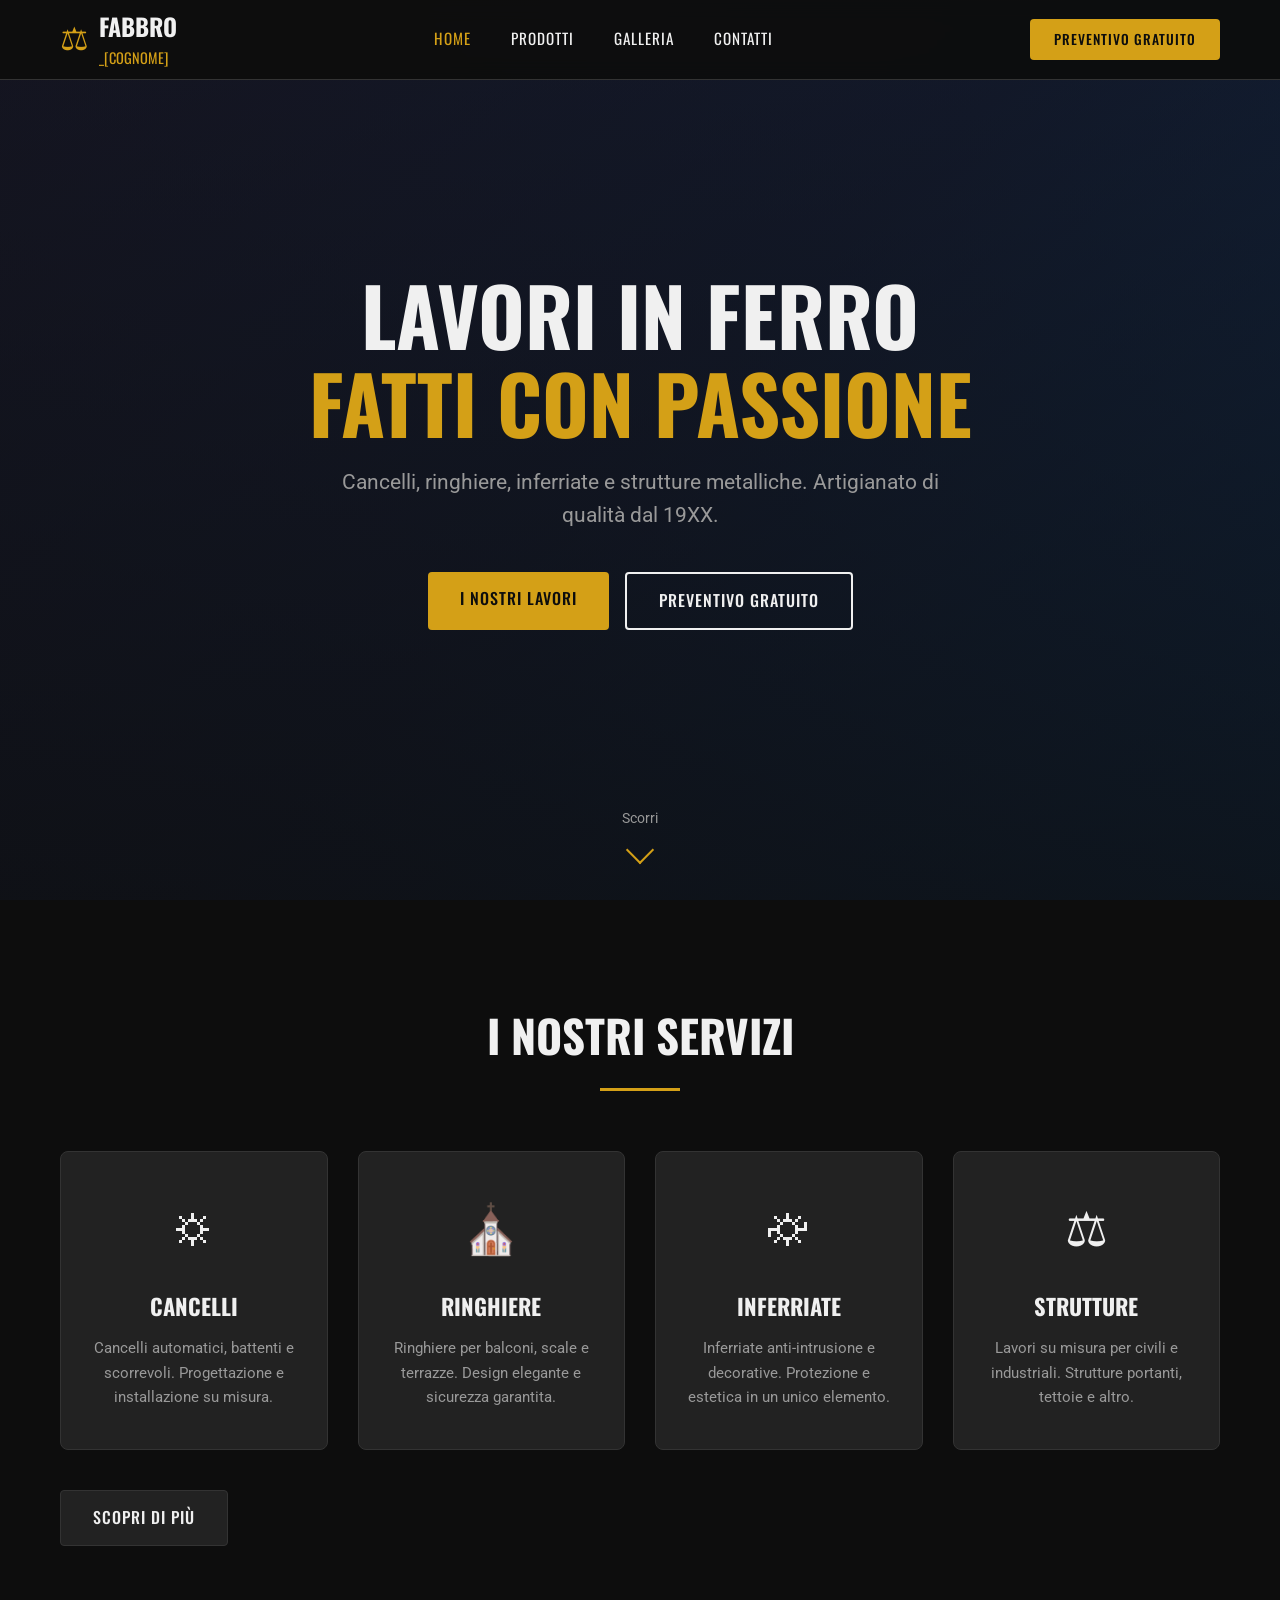
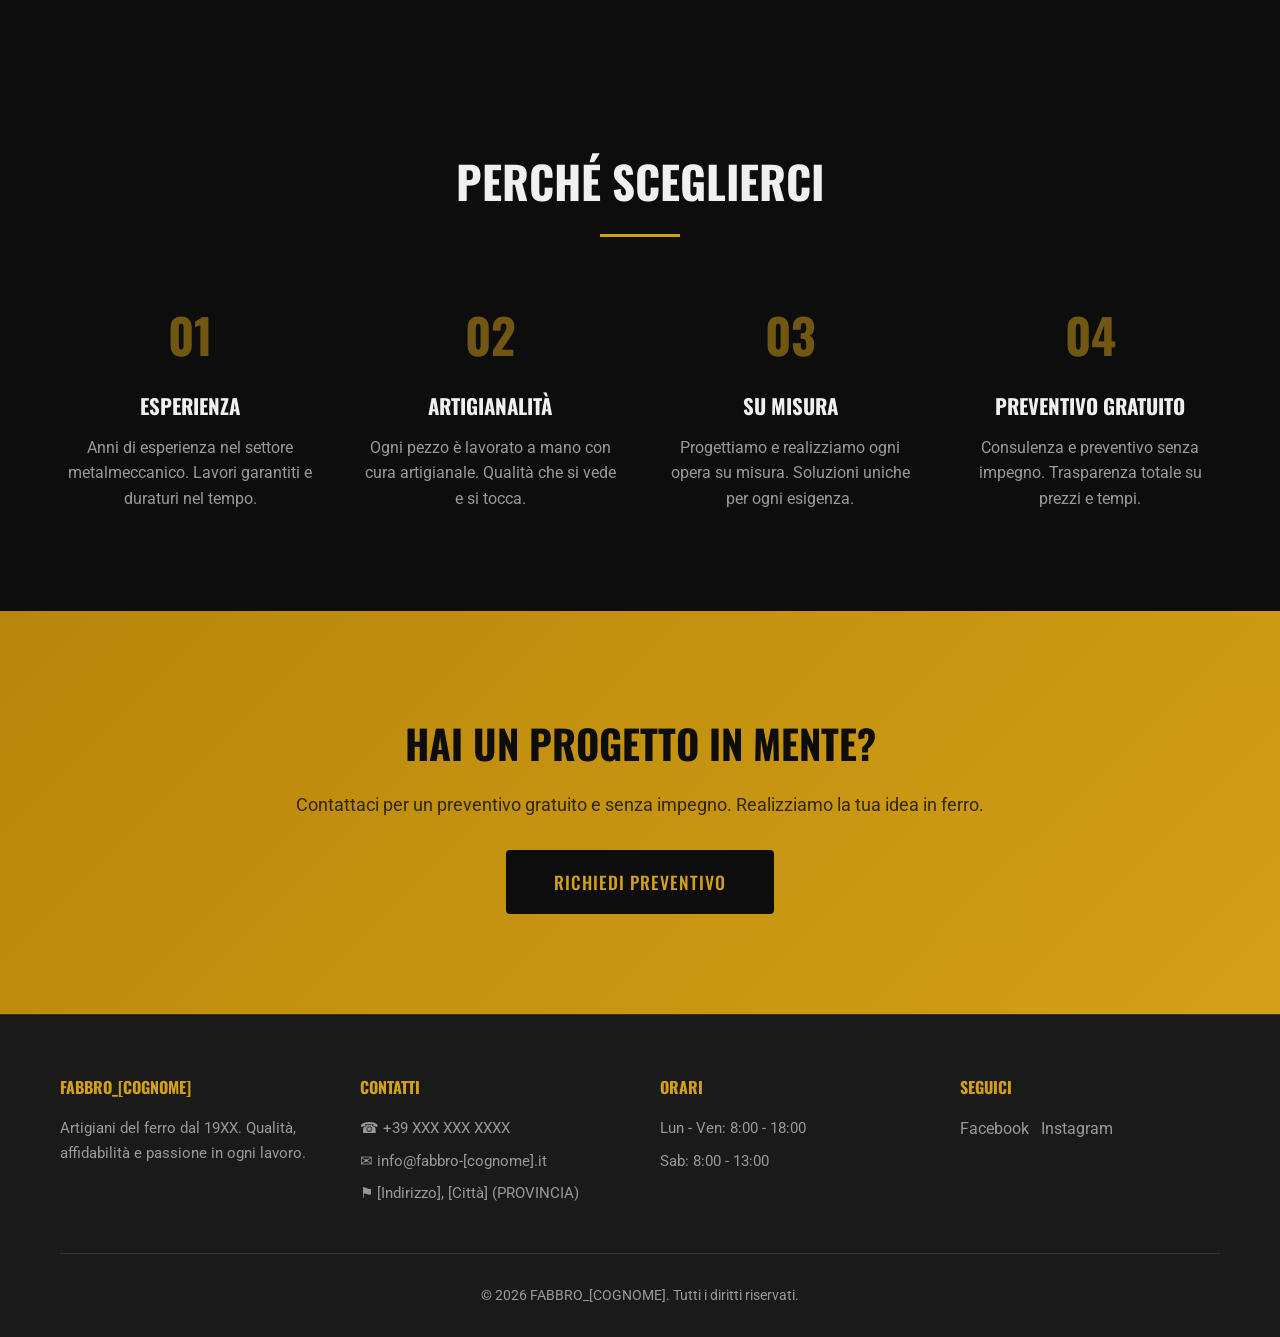
==== index.html @ 0b027c18 "First commit - Sito vetrina fabbro" ====
<!DOCTYPE html>
<html lang="it">
<head>
    <meta charset="UTF-8">
    <meta name="viewport" content="width=device-width, initial-scale=1.0">
    <title>Fabbro Saldatore | Cancelli, Ringhiere, Inferriate - [Città]</title>
    <meta name="description" content="Fabbro saldatore professionista: cancelli, ringhiere, inferriate, strutture metalliche. Lavori artigianali di qualità per civili e industriali. Preventivo gratuito.">
    <link rel="stylesheet" href="css/style.css">
    <link rel="preconnect" href="https://fonts.googleapis.com">
    <link rel="preconnect" href="https://fonts.gstatic.com" crossorigin>
    <link href="https://fonts.googleapis.com/css2?family=Oswald:wght@400;500;700&family=Roboto:wght@300;400;500&display=swap" rel="stylesheet">
</head>
<body>
    <!-- Header -->
    <header class="header">
        <div class="container header-inner">
            <a href="index.html" class="logo">
                <span class="logo-icon">&#9878;</span>
                <span class="logo-text">FABBRO<br><small>_[COGNOME]</small></span>
            </a>
            <nav class="nav">
                <button class="nav-toggle" aria-label="Menu">&#9776;</button>
                <ul class="nav-menu">
                    <li><a href="index.html" class="active">Home</a></li>
                    <li><a href="prodotti.html">Prodotti</a></li>
                    <li><a href="galleria.html">Galleria</a></li>
                    <li><a href="contatti.html">Contatti</a></li>
                </ul>
            </nav>
            <a href="contatti.html" class="btn btn-primary header-cta">Preventivo Gratuito</a>
        </div>
    </header>

    <!-- Hero Section -->
    <section class="hero">
        <div class="hero-overlay"></div>
        <div class="hero-content">
            <h1 class="hero-title">Lavori in Ferro<br><span class="text-accent">Fatti con Passione</span></h1>
            <p class="hero-subtitle">Cancelli, ringhiere, inferriate e strutture metalliche. Artigianato di qualità dal 19XX.</p>
            <div class="hero-buttons">
                <a href="prodotti.html" class="btn btn-primary">I Nostri Lavori</a>
                <a href="contatti.html" class="btn btn-outline">Preventivo Gratuito</a>
            </div>
        </div>
        <div class="hero-scroll">
            <span>Scorri</span>
            <div class="scroll-arrow"></div>
        </div>
    </section>

    <!-- Servizi Preview -->
    <section class="section services-preview">
        <div class="container">
            <h2 class="section-title">I Nostri Servizi</h2>
            <div class="services-grid">
                <div class="service-card">
                    <div class="service-icon">&#9965;</div>
                    <h3>Cancelli</h3>
                    <p>Cancelli automatici, battenti e scorrevoli. Progettazione e installazione su misura.</p>
                </div>
                <div class="service-card">
                    <div class="service-icon">&#9962;</div>
                    <h3>Ringhiere</h3>
                    <p>Ringhiere per balconi, scale e terrazze. Design elegante e sicurezza garantita.</p>
                </div>
                <div class="service-card">
                    <div class="service-icon">&#9966;</div>
                    <h3>Inferriate</h3>
                    <p>Inferriate anti-intrusione e decorative. Protezione e estetica in un unico elemento.</p>
                </div>
                <div class="service-card">
                    <div class="service-icon">&#9878;</div>
                    <h3>Strutture</h3>
                    <p>Lavori su misura per civili e industriali. Strutture portanti, tettoie e altro.</p>
                </div>
            </div>
            <a href="prodotti.html" class="btn btn-secondary">Scopri di Più</a>
        </div>
    </section>

    <!-- Perché Sceglierci -->
    <section class="section why-us">
        <div class="container">
            <h2 class="section-title light">Perché Sceglierci</h2>
            <div class="features-grid">
                <div class="feature">
                    <div class="feature-number">01</div>
                    <h3>Esperienza</h3>
                    <p>Anni di esperienza nel settore metalmeccanico. Lavori garantiti e duraturi nel tempo.</p>
                </div>
                <div class="feature">
                    <div class="feature-number">02</div>
                    <h3>Artigianalità</h3>
                    <p>Ogni pezzo è lavorato a mano con cura artigianale. Qualità che si vede e si tocca.</p>
                </div>
                <div class="feature">
                    <div class="feature-number">03</div>
                    <h3>Su Misura</h3>
                    <p>Progettiamo e realizziamo ogni opera su misura. Soluzioni uniche per ogni esigenza.</p>
                </div>
                <div class="feature">
                    <div class="feature-number">04</div>
                    <h3>Preventivo Gratuito</h3>
                    <p>Consulenza e preventivo senza impegno. Trasparenza totale su prezzi e tempi.</p>
                </div>
            </div>
        </div>
    </section>

    <!-- CTA -->
    <section class="section cta">
        <div class="container">
            <h2>Hai un Progetto in Mente?</h2>
            <p>Contattaci per un preventivo gratuito e senza impegno. Realizziamo la tua idea in ferro.</p>
            <a href="contatti.html" class="btn btn-primary btn-large">Richiedi Preventivo</a>
        </div>
    </section>

    <!-- Footer -->
    <footer class="footer">
        <div class="container">
            <div class="footer-grid">
                <div class="footer-col">
                    <h4>FABBRO_[COGNOME]</h4>
                    <p>Artigiani del ferro dal 19XX. Qualità, affidabilità e passione in ogni lavoro.</p>
                </div>
                <div class="footer-col">
                    <h4>Contatti</h4>
                    <p>&#9742; +39 XXX XXX XXXX</p>
                    <p>&#9993; info@fabbro-[cognome].it</p>
                    <p>&#9873; [Indirizzo], [Città] (PROVINCIA)</p>
                </div>
                <div class="footer-col">
                    <h4>Orari</h4>
                    <p>Lun - Ven: 8:00 - 18:00</p>
                    <p>Sab: 8:00 - 13:00</p>
                </div>
                <div class="footer-col">
                    <h4>Seguici</h4>
                    <div class="social-links">
                        <a href="#" class="social-link">Facebook</a>
                        <a href="#" class="social-link">Instagram</a>
                    </div>
                </div>
            </div>
            <div class="footer-bottom">
                <p>&copy; 2026 FABBRO_[COGNOME]. Tutti i diritti riservati.</p>
            </div>
        </div>
    </footer>

    <script src="js/main.js"></script>
</body>
</html>
---- css/style.css ----
/* ================================
   VARIABLES & RESET
================================ */
:root {
    --color-bg: #0d0d0d;
    --color-bg-light: #1a1a1a;
    --color-bg-card: #222;
    --color-primary: #d4a017;
    --color-primary-dark: #b8860b;
    --color-accent: #e8b828;
    --color-text: #f0f0f0;
    --color-text-muted: #999;
    --color-border: #333;
    --font-heading: 'Oswald', sans-serif;
    --font-body: 'Roboto', sans-serif;
    --max-width: 1200px;
    --header-height: 80px;
}

*, *::before, *::after {
    margin: 0;
    padding: 0;
    box-sizing: border-box;
}

html {
    scroll-behavior: smooth;
}

body {
    font-family: var(--font-body);
    background-color: var(--color-bg);
    color: var(--color-text);
    line-height: 1.6;
    overflow-x: hidden;
}

img {
    max-width: 100%;
    height: auto;
    display: block;
}

a {
    color: inherit;
    text-decoration: none;
}

ul {
    list-style: none;
}

.container {
    max-width: var(--max-width);
    margin: 0 auto;
    padding: 0 20px;
}

/* ================================
   BUTTONS
================================ */
.btn {
    display: inline-block;
    padding: 14px 32px;
    font-family: var(--font-heading);
    font-size: 1rem;
    font-weight: 500;
    text-transform: uppercase;
    letter-spacing: 1px;
    border: none;
    border-radius: 4px;
    cursor: pointer;
    transition: all 0.3s ease;
    text-align: center;
}

.btn-primary {
    background: var(--color-primary);
    color: var(--color-bg);
}

.btn-primary:hover {
    background: var(--color-accent);
    transform: translateY(-2px);
    box-shadow: 0 4px 20px rgba(212, 160, 23, 0.3);
}

.btn-outline {
    background: transparent;
    color: var(--color-text);
    border: 2px solid var(--color-text);
}

.btn-outline:hover {
    background: var(--color-text);
    color: var(--color-bg);
}

.btn-secondary {
    background: var(--color-bg-card);
    color: var(--color-text);
    border: 1px solid var(--color-border);
}

.btn-secondary:hover {
    background: var(--color-border);
}

.btn-large {
    padding: 18px 48px;
    font-size: 1.1rem;
}

/* ================================
   HEADER
================================ */
.header {
    position: fixed;
    top: 0;
    left: 0;
    right: 0;
    height: var(--header-height);
    background: rgba(13, 13, 13, 0.95);
    backdrop-filter: blur(10px);
    border-bottom: 1px solid var(--color-border);
    z-index: 1000;
}

.header-inner {
    display: flex;
    align-items: center;
    justify-content: space-between;
    height: 100%;
}

.logo {
    display: flex;
    align-items: center;
    gap: 10px;
}

.logo-icon {
    font-size: 2rem;
    color: var(--color-primary);
}

.logo-text {
    font-family: var(--font-heading);
    font-size: 1.5rem;
    font-weight: 700;
    line-height: 1.1;
}

.logo-text small {
    font-weight: 400;
    color: var(--color-primary);
    font-size: 0.9rem;
}

.nav-toggle {
    display: none;
    background: none;
    border: none;
    color: var(--color-text);
    font-size: 1.5rem;
    cursor: pointer;
}

.nav-menu {
    display: flex;
    gap: 8px;
}

.nav-menu a {
    font-family: var(--font-heading);
    font-size: 0.95rem;
    text-transform: uppercase;
    letter-spacing: 1px;
    padding: 8px 16px;
    border-radius: 4px;
    transition: all 0.3s ease;
}

.nav-menu a:hover,
.nav-menu a.active {
    color: var(--color-primary);
}

.header-cta {
    padding: 10px 24px;
    font-size: 0.85rem;
}

/* ================================
   HERO
================================ */
.hero {
    position: relative;
    height: 100vh;
    min-height: 600px;
    display: flex;
    align-items: center;
    justify-content: center;
    text-align: center;
    background: linear-gradient(135deg, #1a1a2e 0%, #16213e 50%, #0f3460 100%);
    overflow: hidden;
}

.hero::before {
    content: '';
    position: absolute;
    top: 0;
    left: 0;
    right: 0;
    bottom: 0;
    background: url('https://placehold.co/1920x1080/0d0d0d/333333?text=+') center/cover;
    opacity: 0.3;
}

.hero-overlay {
    position: absolute;
    top: 0;
    left: 0;
    right: 0;
    bottom: 0;
    background: linear-gradient(to bottom, rgba(13,13,13,0.4) 0%, rgba(13,13,13,0.8) 100%);
}

.hero-content {
    position: relative;
    z-index: 1;
    padding: 20px;
}

.hero-title {
    font-family: var(--font-heading);
    font-size: clamp(2.5rem, 8vw, 5rem);
    font-weight: 700;
    text-transform: uppercase;
    line-height: 1.1;
    margin-bottom: 20px;
}

.text-accent {
    color: var(--color-primary);
}

.hero-subtitle {
    font-size: clamp(1rem, 2.5vw, 1.3rem);
    color: var(--color-text-muted);
    max-width: 600px;
    margin: 0 auto 40px;
}

.hero-buttons {
    display: flex;
    gap: 16px;
    justify-content: center;
    flex-wrap: wrap;
}

.hero-scroll {
    position: absolute;
    bottom: 40px;
    left: 50%;
    transform: translateX(-50%);
    text-align: center;
    color: var(--color-text-muted);
    font-size: 0.85rem;
    z-index: 1;
}

.scroll-arrow {
    width: 20px;
    height: 20px;
    border-right: 2px solid var(--color-primary);
    border-bottom: 2px solid var(--color-primary);
    transform: rotate(45deg);
    margin: 10px auto 0;
    animation: scrollBounce 2s infinite;
}

@keyframes scrollBounce {
    0%, 100% { transform: rotate(45deg) translateY(0); }
    50% { transform: rotate(45deg) translateY(8px); }
}

/* ================================
   SECTIONS
================================ */
.section {
    padding: 100px 0;
}

.section.dark {
    background: var(--color-bg-light);
}

.section-title {
    font-family: var(--font-heading);
    font-size: clamp(2rem, 5vw, 2.8rem);
    text-transform: uppercase;
    text-align: center;
    margin-bottom: 60px;
    position: relative;
}

.section-title::after {
    content: '';
    display: block;
    width: 80px;
    height: 3px;
    background: var(--color-primary);
    margin: 16px auto 0;
}

.section-title.light {
    color: var(--color-text);
}

/* ================================
   SERVICES PREVIEW
================================ */
.services-grid {
    display: grid;
    grid-template-columns: repeat(auto-fit, minmax(250px, 1fr));
    gap: 30px;
    margin-bottom: 40px;
}

.service-card {
    background: var(--color-bg-card);
    padding: 40px 30px;
    border-radius: 8px;
    text-align: center;
    border: 1px solid var(--color-border);
    transition: all 0.3s ease;
}

.service-card:hover {
    transform: translateY(-8px);
    border-color: var(--color-primary);
    box-shadow: 0 10px 40px rgba(212, 160, 23, 0.1);
}

.service-icon {
    font-size: 3rem;
    margin-bottom: 20px;
}

.service-card h3 {
    font-family: var(--font-heading);
    font-size: 1.4rem;
    text-transform: uppercase;
    margin-bottom: 12px;
}

.service-card p {
    color: var(--color-text-muted);
    font-size: 0.95rem;
}

/* ================================
   FEATURES / PERCHÉ SCELIERCI
================================ */
.features-grid {
    display: grid;
    grid-template-columns: repeat(auto-fit, minmax(250px, 1fr));
    gap: 40px;
}

.feature {
    text-align: center;
}

.feature-number {
    font-family: var(--font-heading);
    font-size: 3rem;
    font-weight: 700;
    color: var(--color-primary);
    opacity: 0.5;
    margin-bottom: 16px;
}

.feature h3 {
    font-family: var(--font-heading);
    font-size: 1.3rem;
    text-transform: uppercase;
    margin-bottom: 12px;
}

.feature p {
    color: var(--color-text-muted);
}

/* ================================
   CTA
================================ */
.cta {
    background: linear-gradient(135deg, var(--color-primary-dark) 0%, var(--color-primary) 100%);
    text-align: center;
}

.cta h2 {
    font-family: var(--font-heading);
    font-size: clamp(1.8rem, 4vw, 2.5rem);
    text-transform: uppercase;
    color: var(--color-bg);
    margin-bottom: 16px;
}

.cta p {
    color: var(--color-bg);
    opacity: 0.8;
    margin-bottom: 30px;
    font-size: 1.1rem;
}

.cta .btn-primary {
    background: var(--color-bg);
    color: var(--color-primary);
}

.cta .btn-primary:hover {
    background: var(--color-text);
    transform: translateY(-2px);
}

/* ================================
   PAGE HEADER (sottopagine)
================================ */
.page-header {
    padding: 160px 0 80px;
    background: linear-gradient(135deg, #1a1a2e 0%, #16213e 100%);
    text-align: center;
}

.page-header h1 {
    font-family: var(--font-heading);
    font-size: clamp(2rem, 6vw, 3.5rem);
    text-transform: uppercase;
    margin-bottom: 12px;
}

.page-header p {
    color: var(--color-text-muted);
    font-size: 1.1rem;
}

/* ================================
   PRODUCT SECTIONS
================================ */
.product-section {
    display: grid;
    grid-template-columns: 1fr 1fr;
    gap: 60px;
    align-items: center;
    margin-bottom: 80px;
}

.product-section.reverse {
    direction: rtl;
}

.product-section.reverse > * {
    direction: ltr;
}

.product-content h2 {
    font-family: var(--font-heading);
    font-size: 2rem;
    text-transform: uppercase;
    margin-bottom: 16px;
    color: var(--color-primary);
}

.product-content p {
    color: var(--color-text-muted);
    margin-bottom: 20px;
}

.product-list {
    margin-bottom: 24px;
}

.product-list li {
    padding: 8px 0;
    padding-left: 24px;
    position: relative;
    color: var(--color-text-muted);
}

.product-list li::before {
    content: '✓';
    position: absolute;
    left: 0;
    color: var(--color-primary);
    font-weight: bold;
}

.product-image {
    border-radius: 8px;
    overflow: hidden;
}

.product-image img {
    width: 100%;
    transition: transform 0.3s ease;
}

.product-image:hover img {
    transform: scale(1.05);
}

/* ================================
   PROCESS STEPS
================================ */
.process-steps {
    display: grid;
    grid-template-columns: repeat(auto-fit, minmax(220px, 1fr));
    gap: 30px;
}

.process-step {
    text-align: center;
    padding: 30px 20px;
}

.step-number {
    width: 60px;
    height: 60px;
    border-radius: 50%;
    background: var(--color-primary);
    color: var(--color-bg);
    font-family: var(--font-heading);
    font-size: 1.5rem;
    font-weight: 700;
    display: flex;
    align-items: center;
    justify-content: center;
    margin: 0 auto 20px;
}

.process-step h3 {
    font-family: var(--font-heading);
    font-size: 1.2rem;
    text-transform: uppercase;
    margin-bottom: 12px;
}

.process-step p {
    color: var(--color-text-muted);
    font-size: 0.95rem;
}

/* ================================
   GALLERY
================================ */
.gallery-filter {
    padding: 40px 0;
    text-align: center;
}

.filter-buttons {
    display: flex;
    justify-content: center;
    gap: 12px;
    flex-wrap: wrap;
}

.filter-btn {
    padding: 10px 24px;
    font-family: var(--font-heading);
    font-size: 0.9rem;
    text-transform: uppercase;
    letter-spacing: 1px;
    background: var(--color-bg-card);
    color: var(--color-text-muted);
    border: 1px solid var(--color-border);
    border-radius: 4px;
    cursor: pointer;
    transition: all 0.3s ease;
}

.filter-btn:hover,
.filter-btn.active {
    background: var(--color-primary);
    color: var(--color-bg);
    border-color: var(--color-primary);
}

.gallery-grid {
    display: grid;
    grid-template-columns: repeat(auto-fill, minmax(300px, 1fr));
    gap: 20px;
}

.gallery-item {
    position: relative;
    border-radius: 8px;
    overflow: hidden;
    cursor: pointer;
    aspect-ratio: 3/2;
}

.gallery-item img {
    width: 100%;
    height: 100%;
    object-fit: cover;
    transition: transform 0.3s ease;
}

.gallery-item:hover img {
    transform: scale(1.1);
}

.gallery-overlay {
    position: absolute;
    bottom: 0;
    left: 0;
    right: 0;
    padding: 20px;
    background: linear-gradient(to top, rgba(0,0,0,0.9) 0%, transparent 100%);
    transform: translateY(100%);
    transition: transform 0.3s ease;
}

.gallery-item:hover .gallery-overlay {
    transform: translateY(0);
}

.gallery-overlay h3 {
    font-family: var(--font-heading);
    font-size: 1.2rem;
    text-transform: uppercase;
}

.gallery-overlay p {
    color: var(--color-primary);
    font-size: 0.9rem;
}

.gallery-item.hidden {
    display: none;
}

/* ================================
   LIGHTBOX
================================ */
.lightbox {
    display: none;
    position: fixed;
    top: 0;
    left: 0;
    right: 0;
    bottom: 0;
    background: rgba(0, 0, 0, 0.95);
    z-index: 2000;
    align-items: center;
    justify-content: center;
    padding: 20px;
}

.lightbox.active {
    display: flex;
}

.lightbox-close {
    position: absolute;
    top: 20px;
    right: 30px;
    font-size: 3rem;
    color: var(--color-text);
    background: none;
    border: none;
    cursor: pointer;
    line-height: 1;
}

.lightbox img {
    max-width: 90%;
    max-height: 90vh;
    border-radius: 8px;
}

/* ================================
   CONTACT PAGE
================================ */
.contact-grid {
    display: grid;
    grid-template-columns: 2fr 1fr;
    gap: 60px;
}

.contact-form h2 {
    font-family: var(--font-heading);
    font-size: 1.8rem;
    text-transform: uppercase;
    margin-bottom: 8px;
}

.contact-form > p {
    color: var(--color-text-muted);
    margin-bottom: 30px;
}

.form-group {
    margin-bottom: 20px;
}

.form-group label {
    display: block;
    font-family: var(--font-heading);
    font-size: 0.9rem;
    text-transform: uppercase;
    letter-spacing: 1px;
    margin-bottom: 8px;
    color: var(--color-text-muted);
}

.form-group input,
.form-group select,
.form-group textarea {
    width: 100%;
    padding: 14px 16px;
    background: var(--color-bg-card);
    border: 1px solid var(--color-border);
    border-radius: 4px;
    color: var(--color-text);
    font-family: var(--font-body);
    font-size: 1rem;
    transition: border-color 0.3s ease;
}

.form-group input:focus,
.form-group select:focus,
.form-group textarea:focus {
    outline: none;
    border-color: var(--color-primary);
}

.form-row {
    display: grid;
    grid-template-columns: 1fr 1fr;
    gap: 20px;
}

.contact-info {
    display: flex;
    flex-direction: column;
    gap: 20px;
}

.info-card {
    background: var(--color-bg-card);
    padding: 24px;
    border-radius: 8px;
    border: 1px solid var(--color-border);
}

.info-icon {
    font-size: 1.5rem;
    margin-bottom: 12px;
}

.info-card h3 {
    font-family: var(--font-heading);
    font-size: 1rem;
    text-transform: uppercase;
    margin-bottom: 8px;
    color: var(--color-primary);
}

.info-card p {
    color: var(--color-text-muted);
}

.info-card .small {
    font-size: 0.85rem;
    margin-top: 4px;
}

.map-placeholder {
    background: var(--color-bg-card);
    border: 2px dashed var(--color-border);
    border-radius: 8px;
    padding: 60px 20px;
    text-align: center;
    color: var(--color-text-muted);
}

/* ================================
   FOOTER
================================ */
.footer {
    background: var(--color-bg-light);
    padding: 60px 0 30px;
    border-top: 1px solid var(--color-border);
}

.footer-grid {
    display: grid;
    grid-template-columns: repeat(auto-fit, minmax(200px, 1fr));
    gap: 40px;
    margin-bottom: 40px;
}

.footer-col h4 {
    font-family: var(--font-heading);
    font-size: 1rem;
    text-transform: uppercase;
    margin-bottom: 16px;
    color: var(--color-primary);
}

.footer-col p {
    color: var(--color-text-muted);
    margin-bottom: 8px;
    font-size: 0.95rem;
}

.social-links {
    display: flex;
    gap: 12px;
}

.social-link {
    color: var(--color-text-muted);
    transition: color 0.3s ease;
}

.social-link:hover {
    color: var(--color-primary);
}

.footer-bottom {
    text-align: center;
    padding-top: 30px;
    border-top: 1px solid var(--color-border);
    color: var(--color-text-muted);
    font-size: 0.9rem;
}

/* ================================
   RESPONSIVE
================================ */
@media (max-width: 992px) {
    .product-section {
        grid-template-columns: 1fr;
        gap: 40px;
    }

    .product-section.reverse {
        direction: ltr;
    }

    .contact-grid {
        grid-template-columns: 1fr;
    }
}

@media (max-width: 768px) {
    .nav-toggle {
        display: block;
    }

    .nav-menu {
        display: none;
        position: absolute;
        top: var(--header-height);
        left: 0;
        right: 0;
        background: var(--color-bg);
        flex-direction: column;
        padding: 20px;
        border-bottom: 1px solid var(--color-border);
    }

    .nav-menu.active {
        display: flex;
    }

    .nav-menu a {
        display: block;
        padding: 12px 16px;
    }

    .header-cta {
        display: none;
    }

    .form-row {
        grid-template-columns: 1fr;
    }

    .section {
        padding: 60px 0;
    }

    .process-steps {
        grid-template-columns: 1fr 1fr;
    }
}

@media (max-width: 480px) {
    .hero-buttons {
        flex-direction: column;
        align-items: center;
    }

    .process-steps {
        grid-template-columns: 1fr;
    }
}
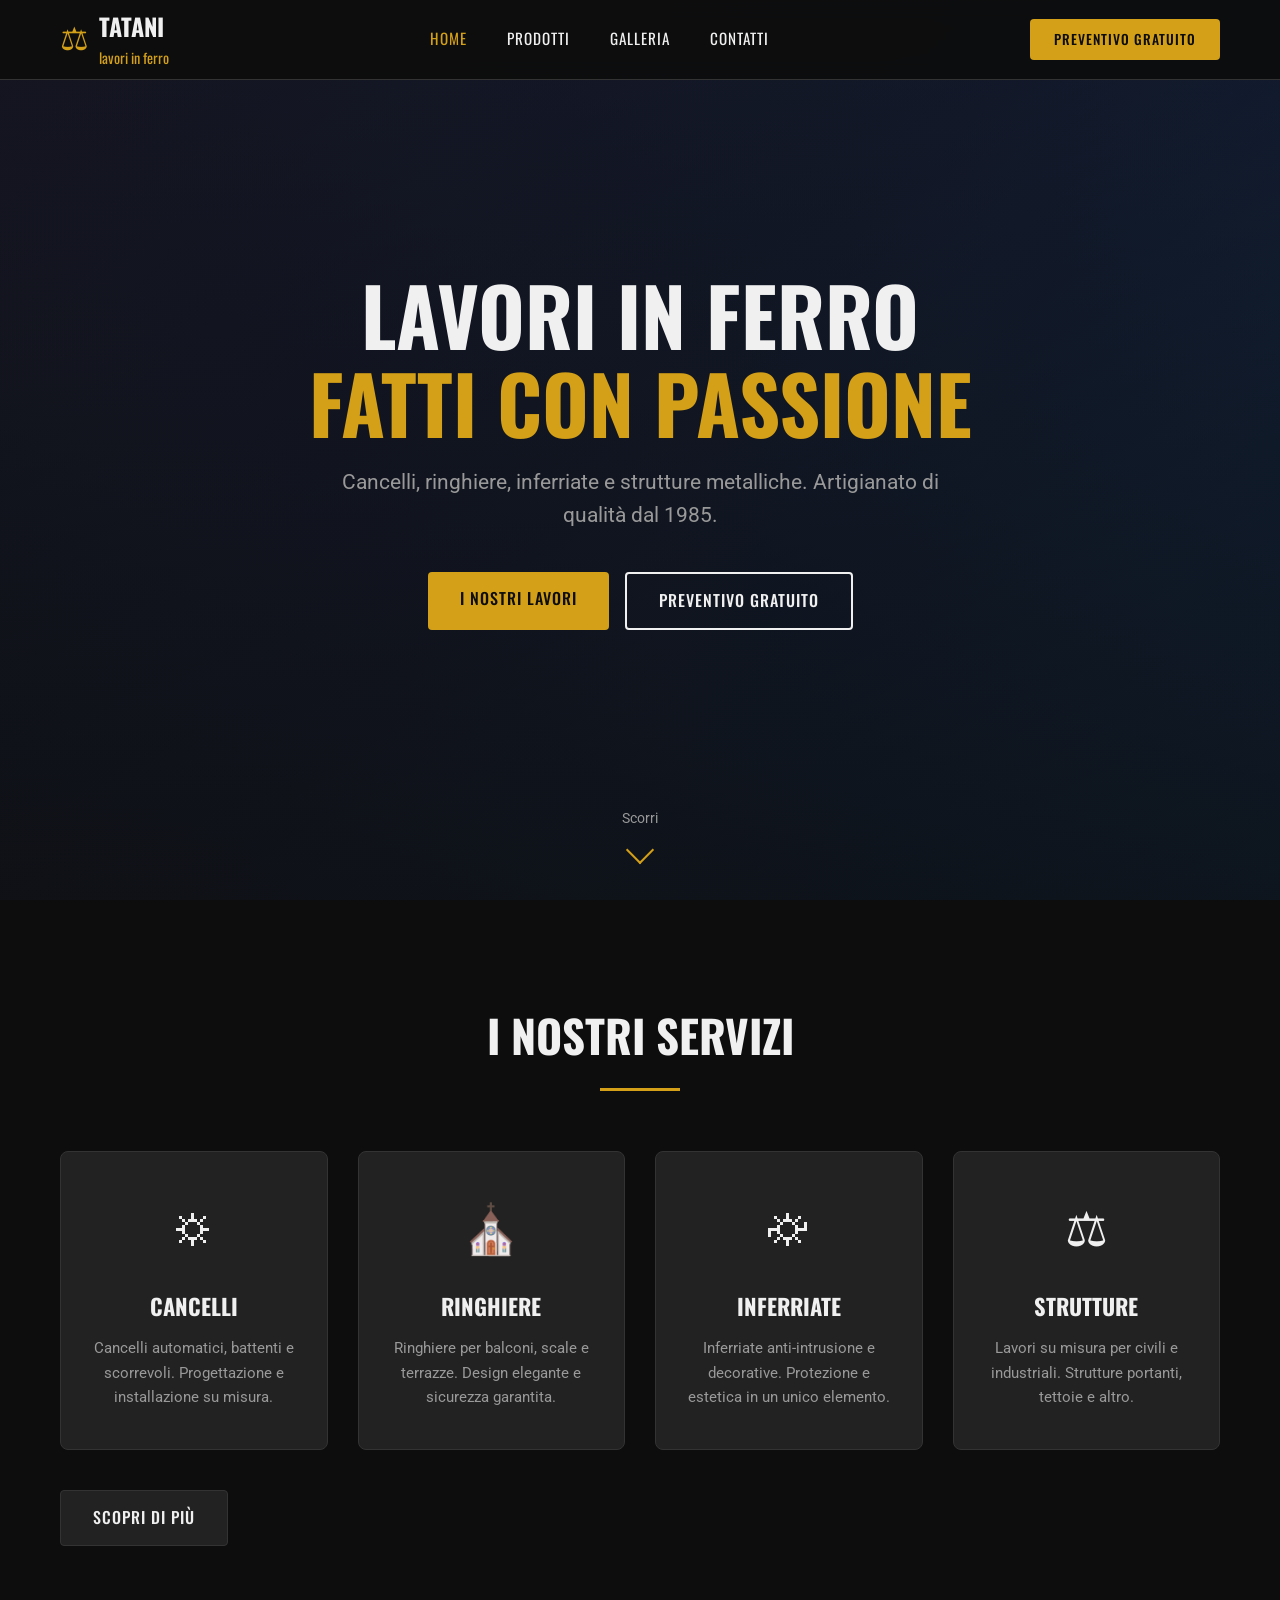
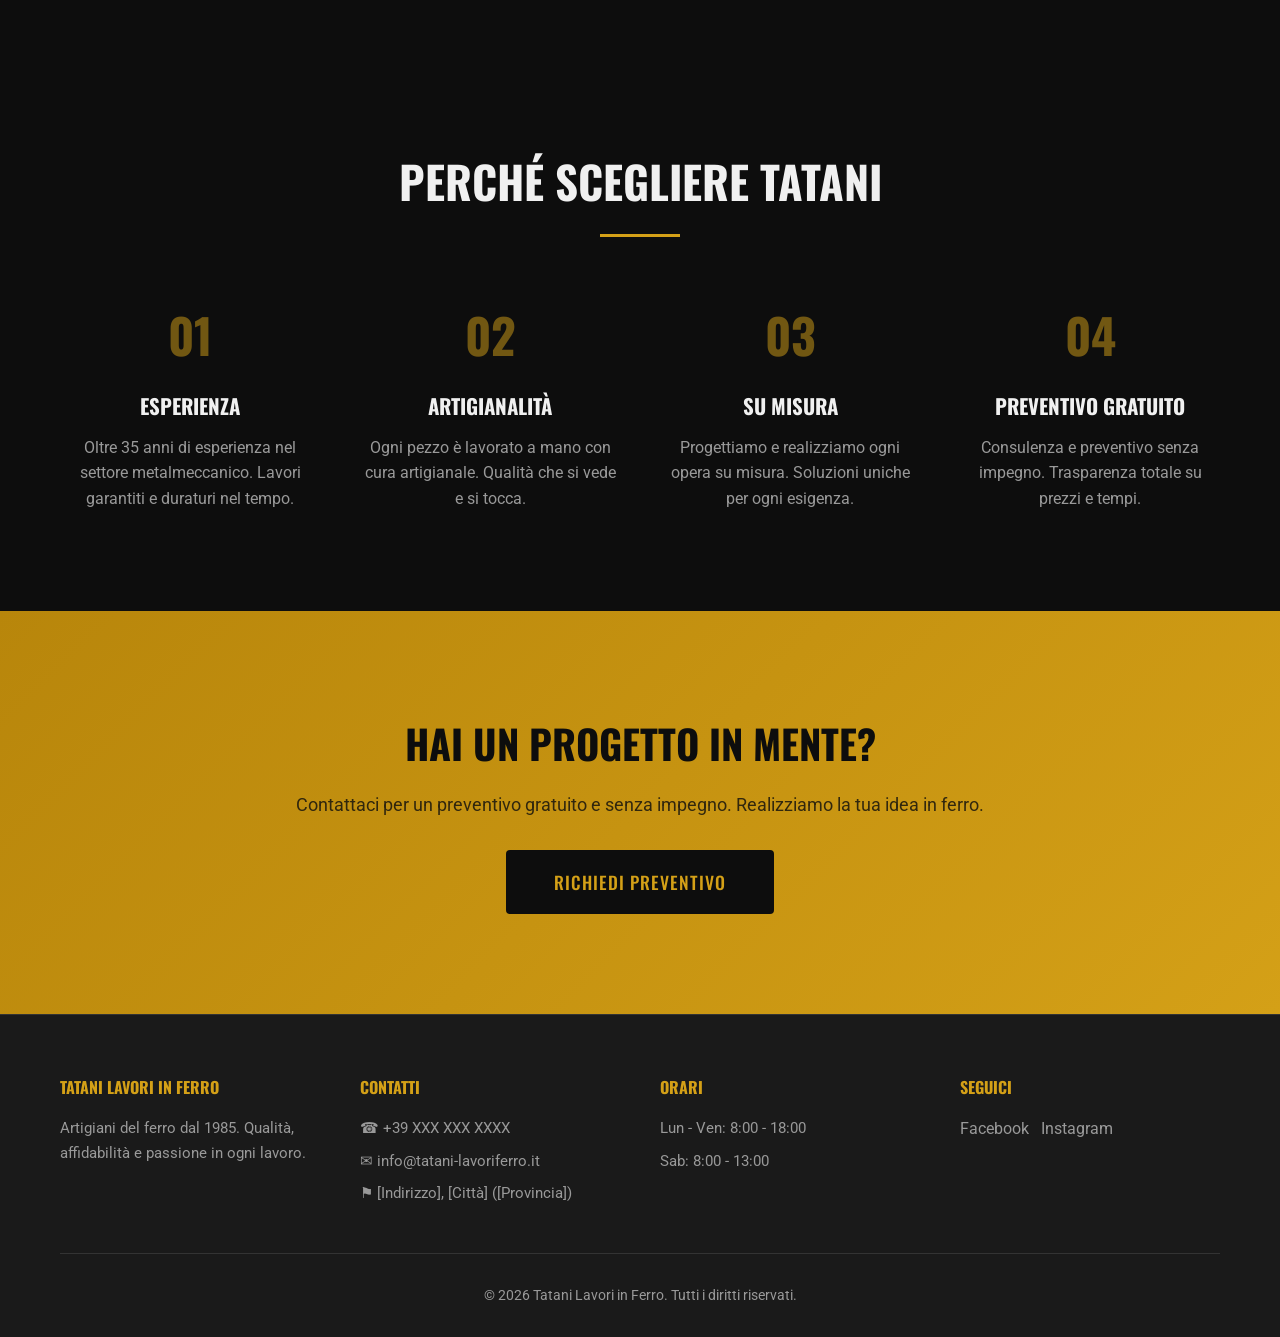
==== commit a85ffef9: "Update: nome Tatani, foto reali Unsplash, testi personalizzati" ====
--- a/index.html
+++ b/index.html
@@ -3,8 +3,8 @@
 <head>
     <meta charset="UTF-8">
     <meta name="viewport" content="width=device-width, initial-scale=1.0">
-    <title>Fabbro Saldatore | Cancelli, Ringhiere, Inferriate - [Città]</title>
-    <meta name="description" content="Fabbro saldatore professionista: cancelli, ringhiere, inferriate, strutture metalliche. Lavori artigianali di qualità per civili e industriali. Preventivo gratuito.">
+    <title>Tatani Lavori in Ferro | Cancelli, Ringhiere, Inferriate - [Città]</title>
+    <meta name="description" content="Tatani Lavori in Ferro: cancelli, ringhiere, inferriate, strutture metalliche. Lavori artigianali di qualità per civili e industriali. Preventivo gratuito.">
     <link rel="stylesheet" href="css/style.css">
     <link rel="preconnect" href="https://fonts.googleapis.com">
     <link rel="preconnect" href="https://fonts.gstatic.com" crossorigin>
@@ -16,7 +16,7 @@
         <div class="container header-inner">
             <a href="index.html" class="logo">
                 <span class="logo-icon">&#9878;</span>
-                <span class="logo-text">FABBRO<br><small>_[COGNOME]</small></span>
+                <span class="logo-text">TATANI<br><small>lavori in ferro</small></span>
             </a>
             <nav class="nav">
                 <button class="nav-toggle" aria-label="Menu">&#9776;</button>
@@ -36,7 +36,7 @@
         <div class="hero-overlay"></div>
         <div class="hero-content">
             <h1 class="hero-title">Lavori in Ferro<br><span class="text-accent">Fatti con Passione</span></h1>
-            <p class="hero-subtitle">Cancelli, ringhiere, inferriate e strutture metalliche. Artigianato di qualità dal 19XX.</p>
+            <p class="hero-subtitle">Cancelli, ringhiere, inferriate e strutture metalliche. Artigianato di qualità dal 1985.</p>
             <div class="hero-buttons">
                 <a href="prodotti.html" class="btn btn-primary">I Nostri Lavori</a>
                 <a href="contatti.html" class="btn btn-outline">Preventivo Gratuito</a>
@@ -81,12 +81,12 @@
     <!-- Perché Sceglierci -->
     <section class="section why-us">
         <div class="container">
-            <h2 class="section-title light">Perché Sceglierci</h2>
+            <h2 class="section-title light">Perché Scegliere Tatani</h2>
             <div class="features-grid">
                 <div class="feature">
                     <div class="feature-number">01</div>
                     <h3>Esperienza</h3>
-                    <p>Anni di esperienza nel settore metalmeccanico. Lavori garantiti e duraturi nel tempo.</p>
+                    <p>Oltre 35 anni di esperienza nel settore metalmeccanico. Lavori garantiti e duraturi nel tempo.</p>
                 </div>
                 <div class="feature">
                     <div class="feature-number">02</div>
@@ -121,14 +121,14 @@
         <div class="container">
             <div class="footer-grid">
                 <div class="footer-col">
-                    <h4>FABBRO_[COGNOME]</h4>
-                    <p>Artigiani del ferro dal 19XX. Qualità, affidabilità e passione in ogni lavoro.</p>
+                    <h4>TATANI LAVORI IN FERRO</h4>
+                    <p>Artigiani del ferro dal 1985. Qualità, affidabilità e passione in ogni lavoro.</p>
                 </div>
                 <div class="footer-col">
                     <h4>Contatti</h4>
                     <p>&#9742; +39 XXX XXX XXXX</p>
-                    <p>&#9993; info@fabbro-[cognome].it</p>
-                    <p>&#9873; [Indirizzo], [Città] (PROVINCIA)</p>
+                    <p>&#9993; info@tatani-lavoriferro.it</p>
+                    <p>&#9873; [Indirizzo], [Città] ([Provincia])</p>
                 </div>
                 <div class="footer-col">
                     <h4>Orari</h4>
@@ -144,7 +144,7 @@
                 </div>
             </div>
             <div class="footer-bottom">
-                <p>&copy; 2026 FABBRO_[COGNOME]. Tutti i diritti riservati.</p>
+                <p>&copy; 2026 Tatani Lavori in Ferro. Tutti i diritti riservati.</p>
             </div>
         </div>
     </footer>
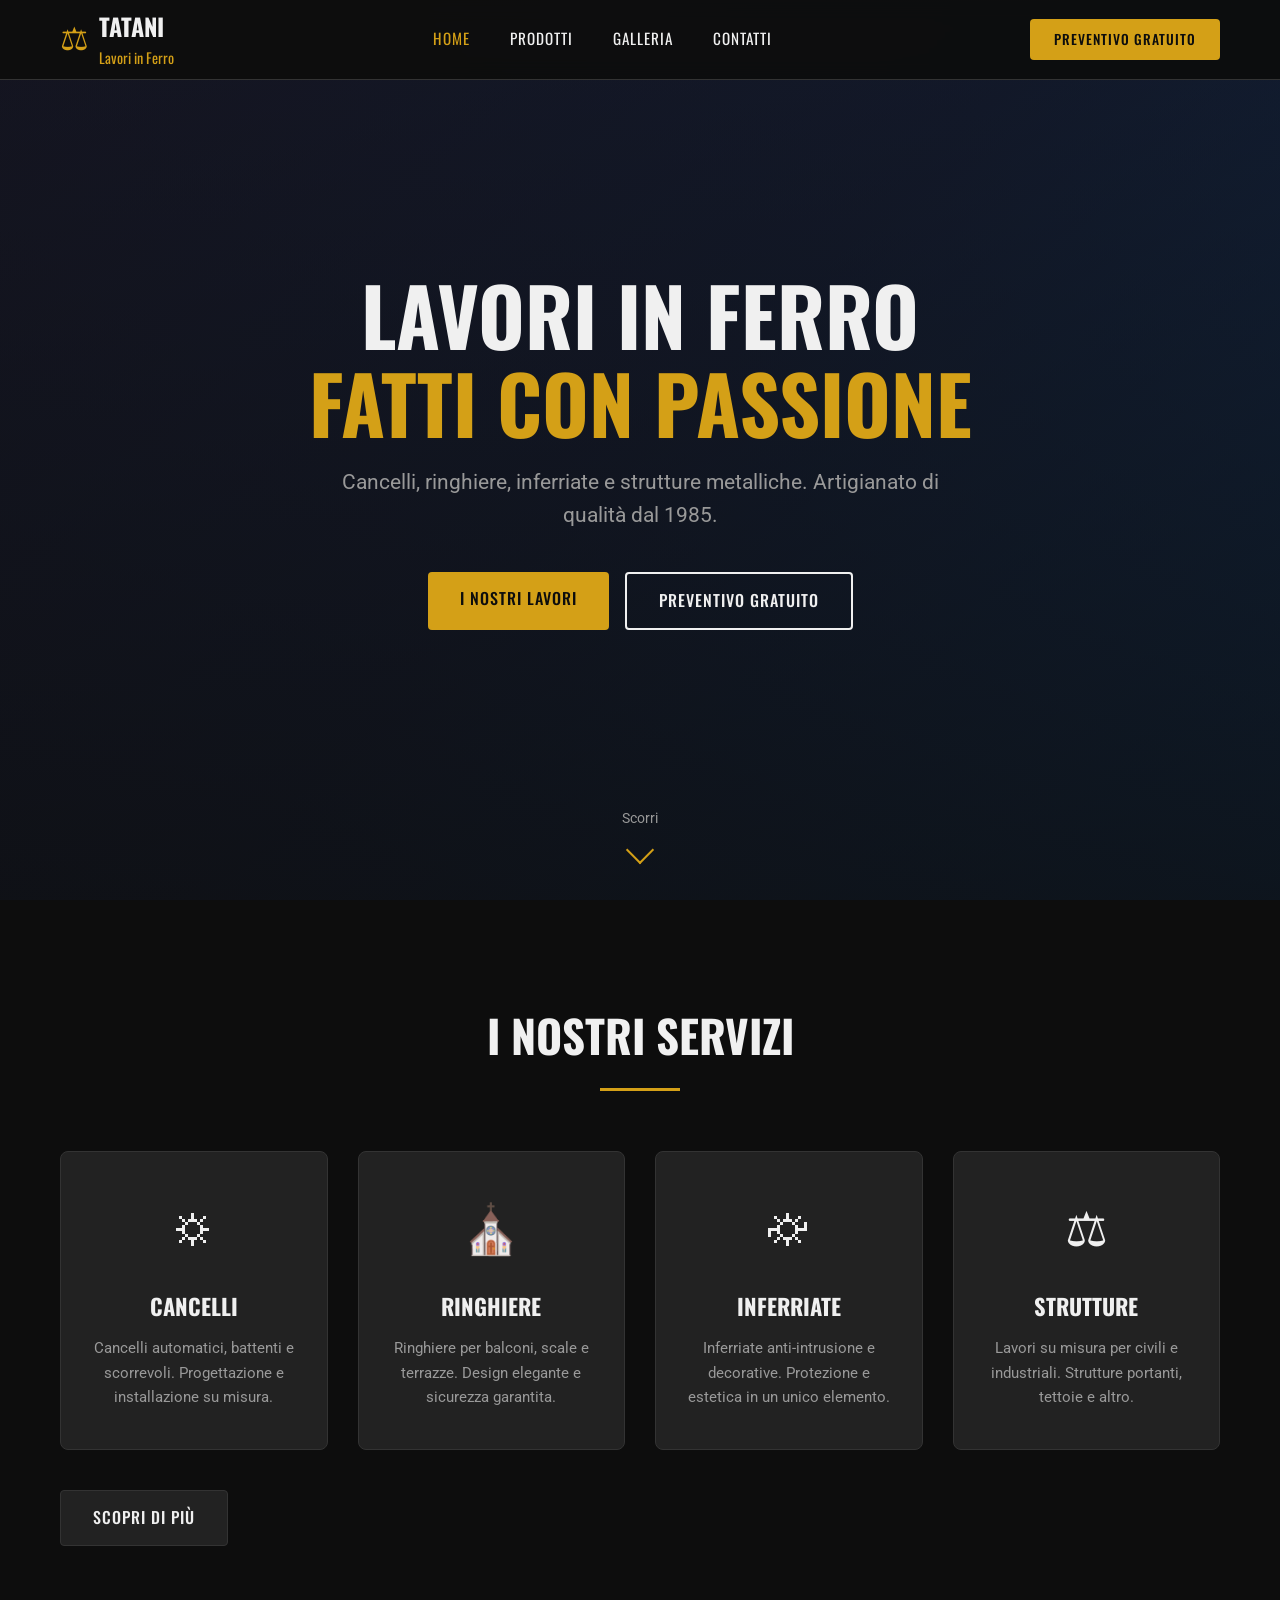
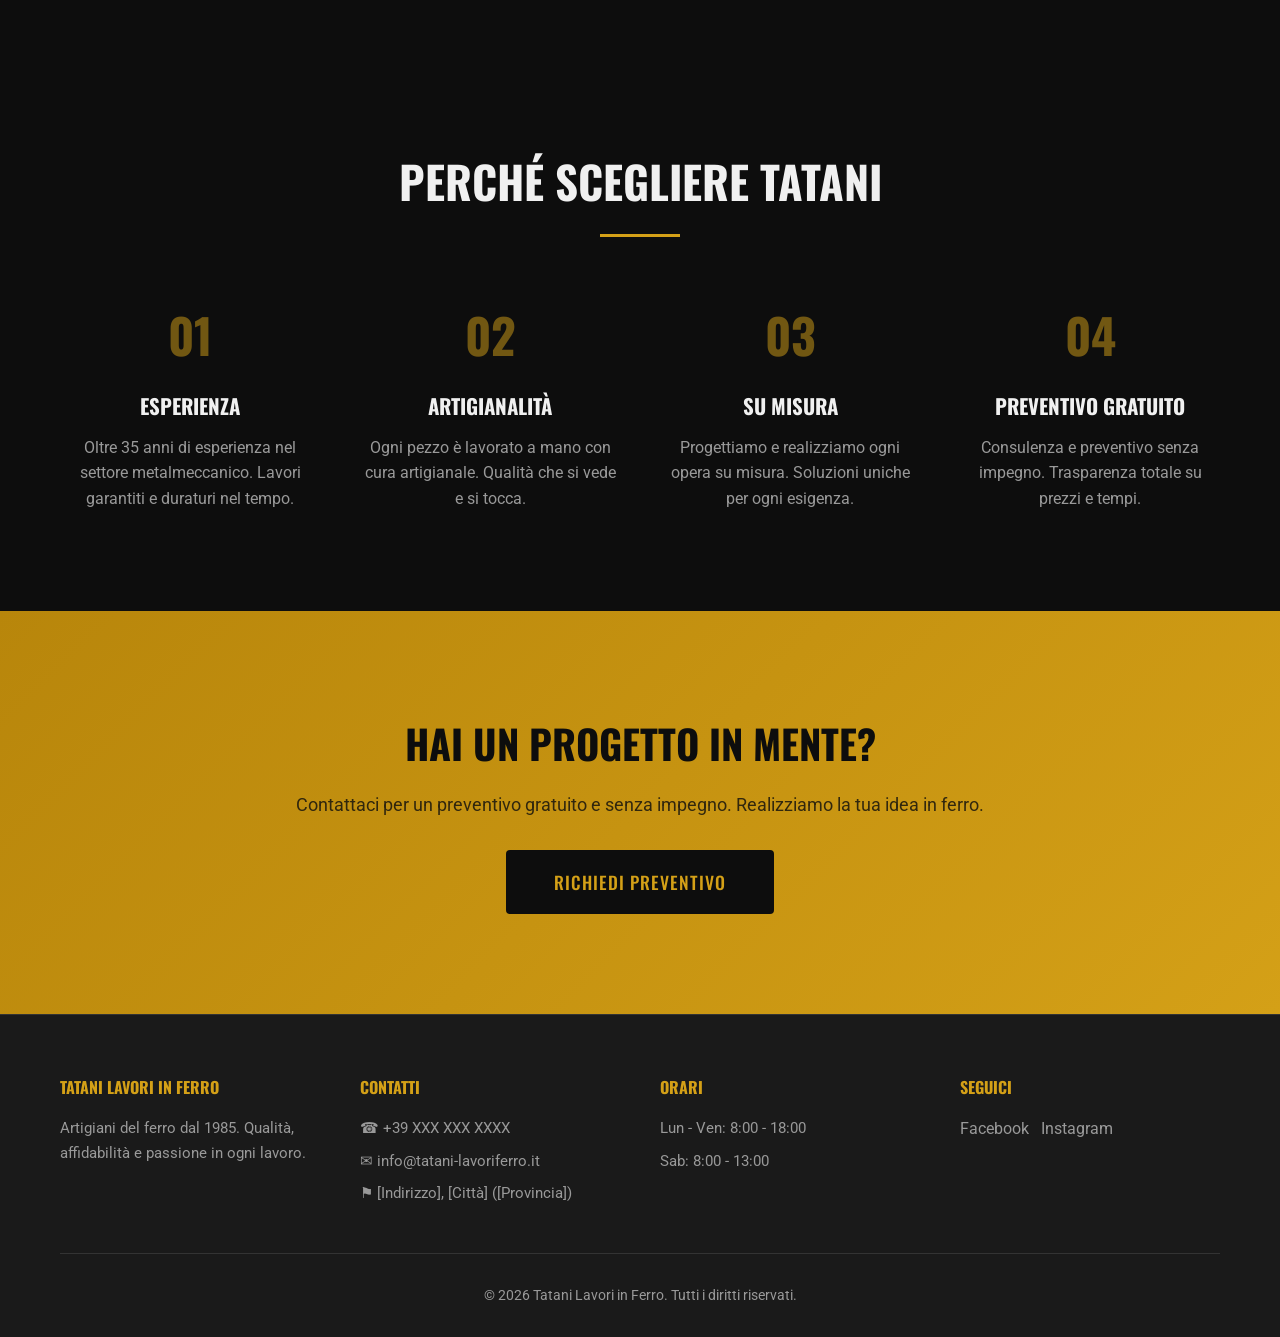
==== commit 40948504: "Fix: logo Lavori in Ferro maiuscolo, foto Pexels funzionanti" ====
--- a/index.html
+++ b/index.html
@@ -16,7 +16,7 @@
         <div class="container header-inner">
             <a href="index.html" class="logo">
                 <span class="logo-icon">&#9878;</span>
-                <span class="logo-text">TATANI<br><small>lavori in ferro</small></span>
+                <span class="logo-text">TATANI<br><small>Lavori in Ferro</small></span>
             </a>
             <nav class="nav">
                 <button class="nav-toggle" aria-label="Menu">&#9776;</button>
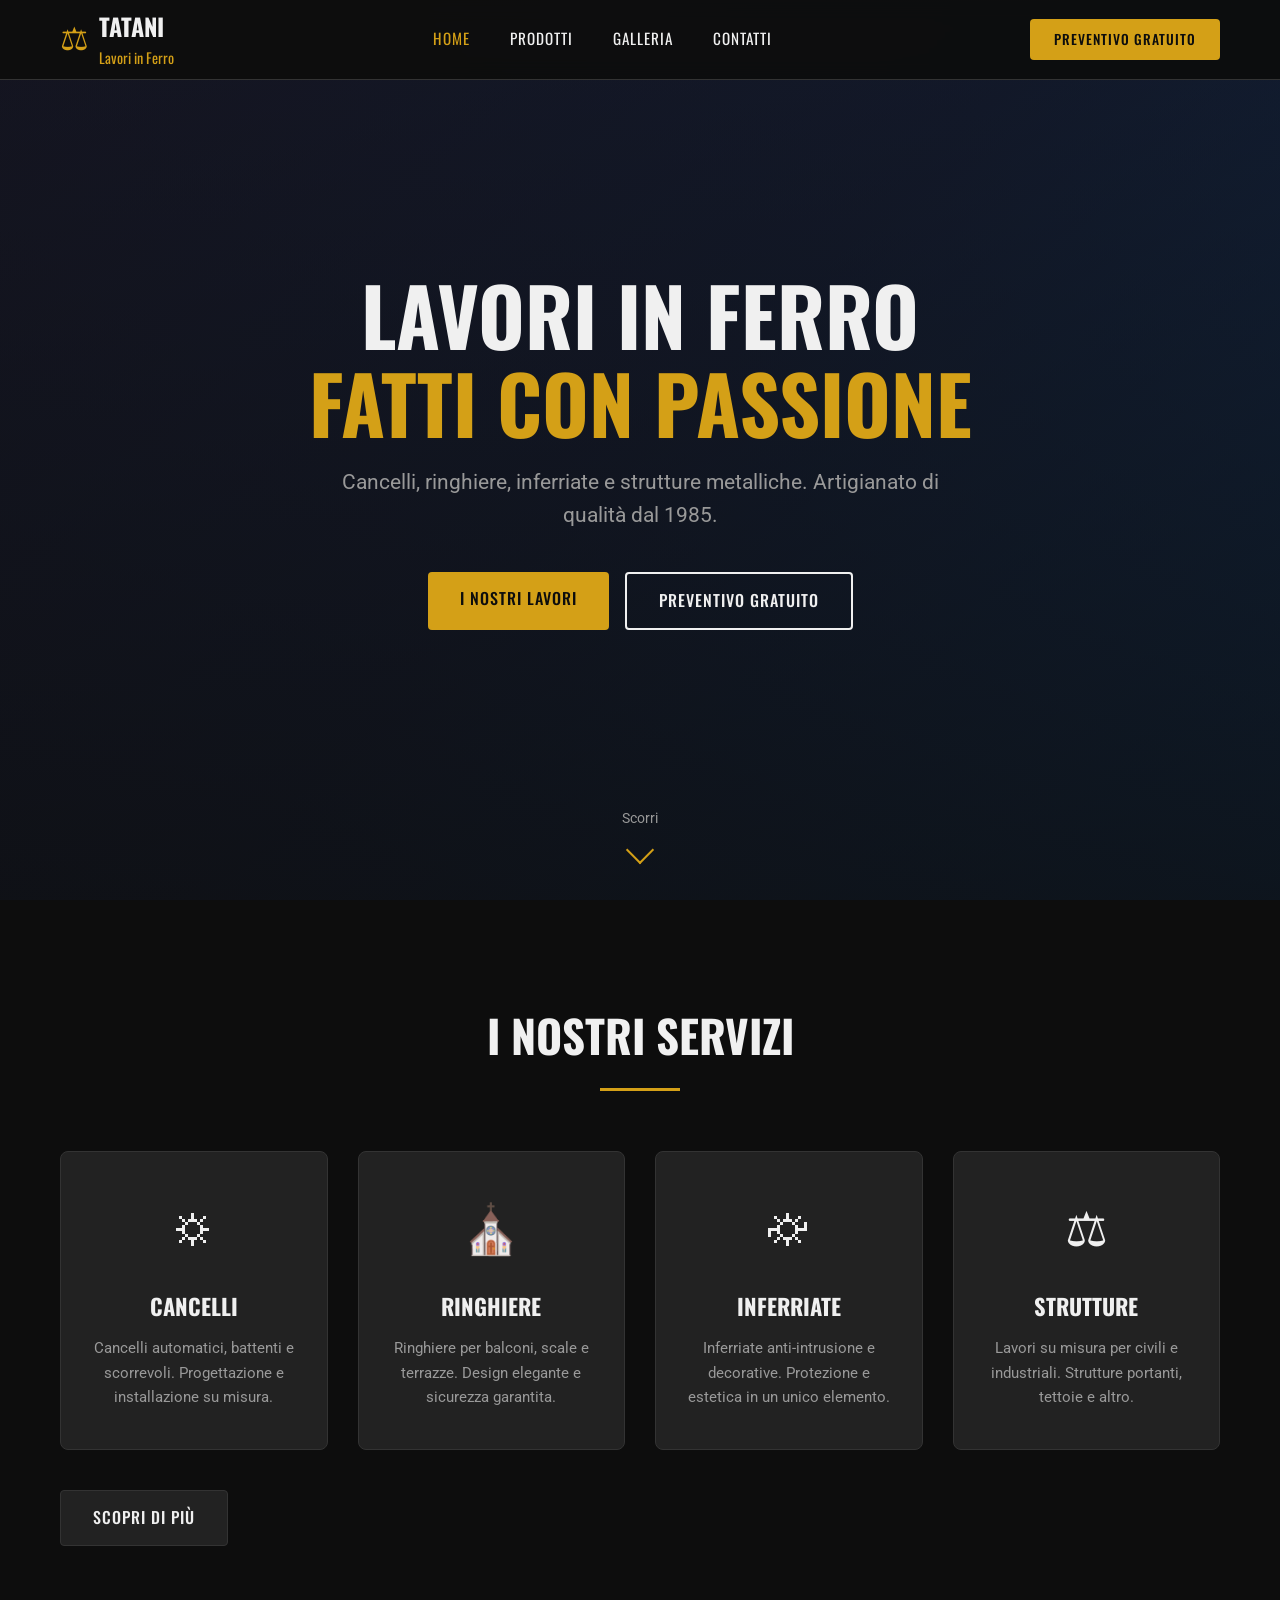
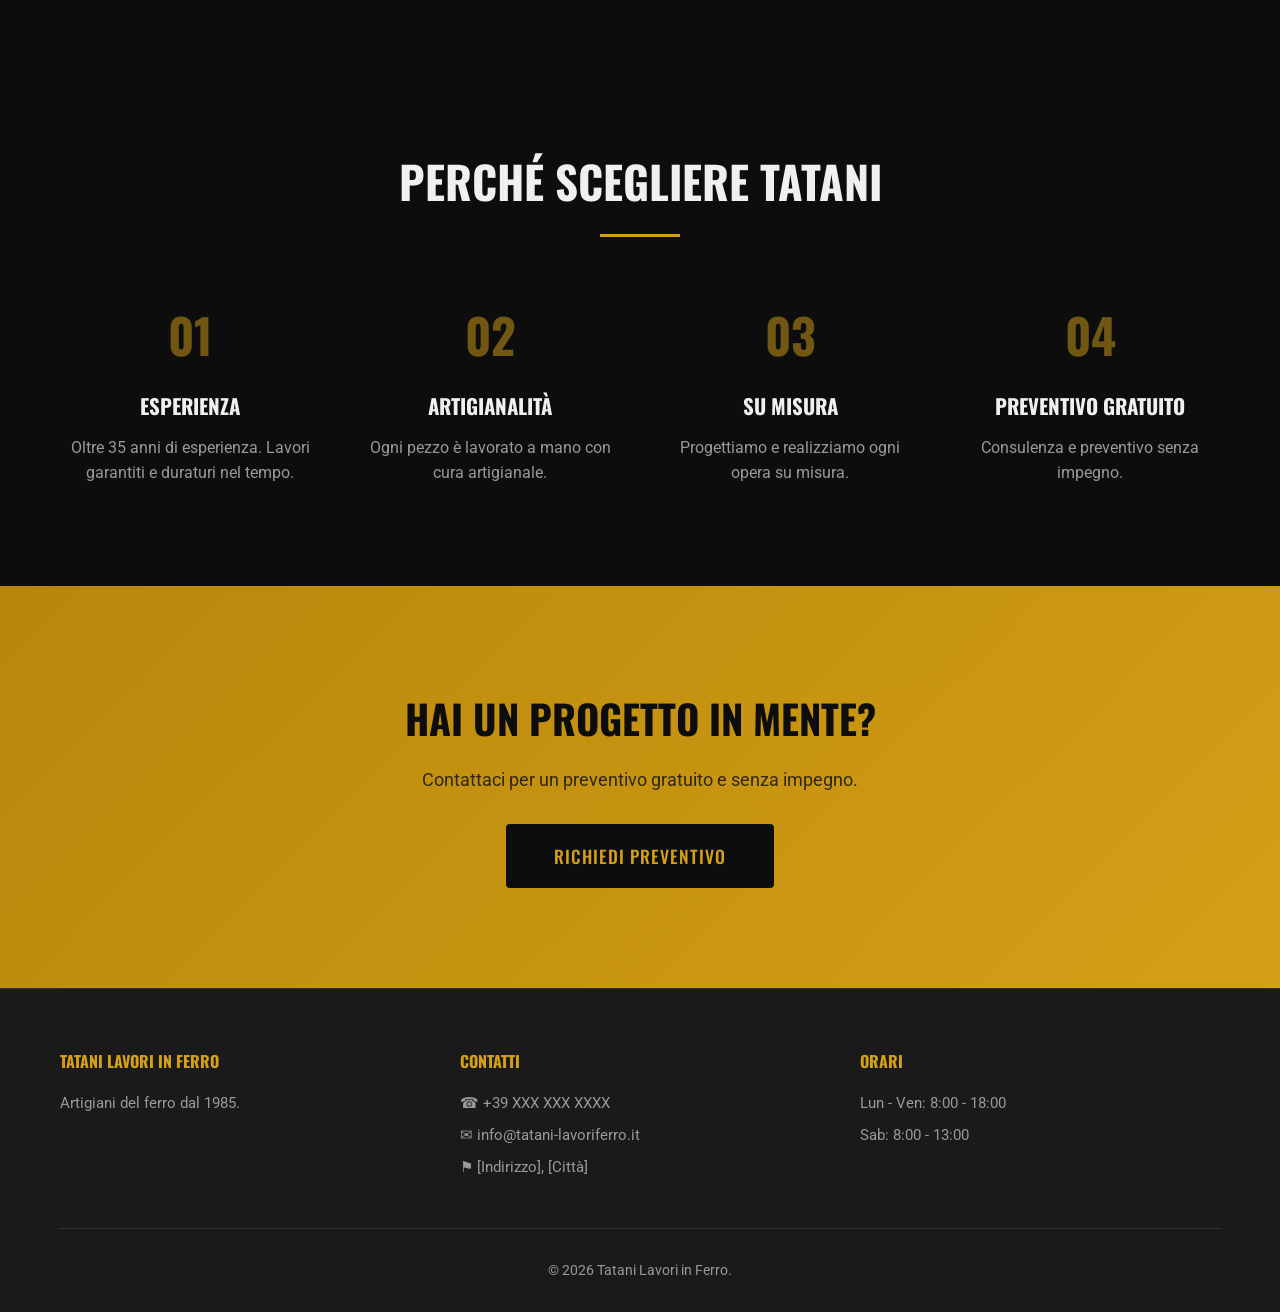
==== commit b947c0aa: "Fix: placehold.co funzionante, logo corretto" ====
--- a/index.html
+++ b/index.html
@@ -3,15 +3,14 @@
 <head>
     <meta charset="UTF-8">
     <meta name="viewport" content="width=device-width, initial-scale=1.0">
-    <title>Tatani Lavori in Ferro | Cancelli, Ringhiere, Inferriate - [Città]</title>
-    <meta name="description" content="Tatani Lavori in Ferro: cancelli, ringhiere, inferriate, strutture metalliche. Lavori artigianali di qualità per civili e industriali. Preventivo gratuito.">
+    <title>Tatani Lavori in Ferro | Cancelli, Ringhiere, Inferriate</title>
+    <meta name="description" content="Tatani Lavori in Ferro: cancelli, ringhiere, inferriate, strutture metalliche.">
     <link rel="stylesheet" href="css/style.css">
     <link rel="preconnect" href="https://fonts.googleapis.com">
     <link rel="preconnect" href="https://fonts.gstatic.com" crossorigin>
     <link href="https://fonts.googleapis.com/css2?family=Oswald:wght@400;500;700&family=Roboto:wght@300;400;500&display=swap" rel="stylesheet">
 </head>
 <body>
-    <!-- Header -->
     <header class="header">
         <div class="container header-inner">
             <a href="index.html" class="logo">
@@ -31,7 +30,6 @@
         </div>
     </header>
 
-    <!-- Hero Section -->
     <section class="hero">
         <div class="hero-overlay"></div>
         <div class="hero-content">
@@ -48,7 +46,6 @@
         </div>
     </section>
 
-    <!-- Servizi Preview -->
     <section class="section services-preview">
         <div class="container">
             <h2 class="section-title">I Nostri Servizi</h2>
@@ -78,7 +75,6 @@
         </div>
     </section>
 
-    <!-- Perché Sceglierci -->
     <section class="section why-us">
         <div class="container">
             <h2 class="section-title light">Perché Scegliere Tatani</h2>
@@ -86,69 +82,59 @@
                 <div class="feature">
                     <div class="feature-number">01</div>
                     <h3>Esperienza</h3>
-                    <p>Oltre 35 anni di esperienza nel settore metalmeccanico. Lavori garantiti e duraturi nel tempo.</p>
+                    <p>Oltre 35 anni di esperienza. Lavori garantiti e duraturi nel tempo.</p>
                 </div>
                 <div class="feature">
                     <div class="feature-number">02</div>
                     <h3>Artigianalità</h3>
-                    <p>Ogni pezzo è lavorato a mano con cura artigianale. Qualità che si vede e si tocca.</p>
+                    <p>Ogni pezzo è lavorato a mano con cura artigianale.</p>
                 </div>
                 <div class="feature">
                     <div class="feature-number">03</div>
                     <h3>Su Misura</h3>
-                    <p>Progettiamo e realizziamo ogni opera su misura. Soluzioni uniche per ogni esigenza.</p>
+                    <p>Progettiamo e realizziamo ogni opera su misura.</p>
                 </div>
                 <div class="feature">
                     <div class="feature-number">04</div>
                     <h3>Preventivo Gratuito</h3>
-                    <p>Consulenza e preventivo senza impegno. Trasparenza totale su prezzi e tempi.</p>
+                    <p>Consulenza e preventivo senza impegno.</p>
                 </div>
             </div>
         </div>
     </section>
 
-    <!-- CTA -->
     <section class="section cta">
         <div class="container">
             <h2>Hai un Progetto in Mente?</h2>
-            <p>Contattaci per un preventivo gratuito e senza impegno. Realizziamo la tua idea in ferro.</p>
+            <p>Contattaci per un preventivo gratuito e senza impegno.</p>
             <a href="contatti.html" class="btn btn-primary btn-large">Richiedi Preventivo</a>
         </div>
     </section>
 
-    <!-- Footer -->
     <footer class="footer">
         <div class="container">
             <div class="footer-grid">
                 <div class="footer-col">
                     <h4>TATANI LAVORI IN FERRO</h4>
-                    <p>Artigiani del ferro dal 1985. Qualità, affidabilità e passione in ogni lavoro.</p>
+                    <p>Artigiani del ferro dal 1985.</p>
                 </div>
                 <div class="footer-col">
                     <h4>Contatti</h4>
                     <p>&#9742; +39 XXX XXX XXXX</p>
                     <p>&#9993; info@tatani-lavoriferro.it</p>
-                    <p>&#9873; [Indirizzo], [Città] ([Provincia])</p>
+                    <p>&#9873; [Indirizzo], [Città]</p>
                 </div>
                 <div class="footer-col">
                     <h4>Orari</h4>
                     <p>Lun - Ven: 8:00 - 18:00</p>
                     <p>Sab: 8:00 - 13:00</p>
                 </div>
-                <div class="footer-col">
-                    <h4>Seguici</h4>
-                    <div class="social-links">
-                        <a href="#" class="social-link">Facebook</a>
-                        <a href="#" class="social-link">Instagram</a>
-                    </div>
-                </div>
             </div>
             <div class="footer-bottom">
-                <p>&copy; 2026 Tatani Lavori in Ferro. Tutti i diritti riservati.</p>
+                <p>&copy; 2026 Tatani Lavori in Ferro.</p>
             </div>
         </div>
     </footer>
-
     <script src="js/main.js"></script>
 </body>
 </html>
